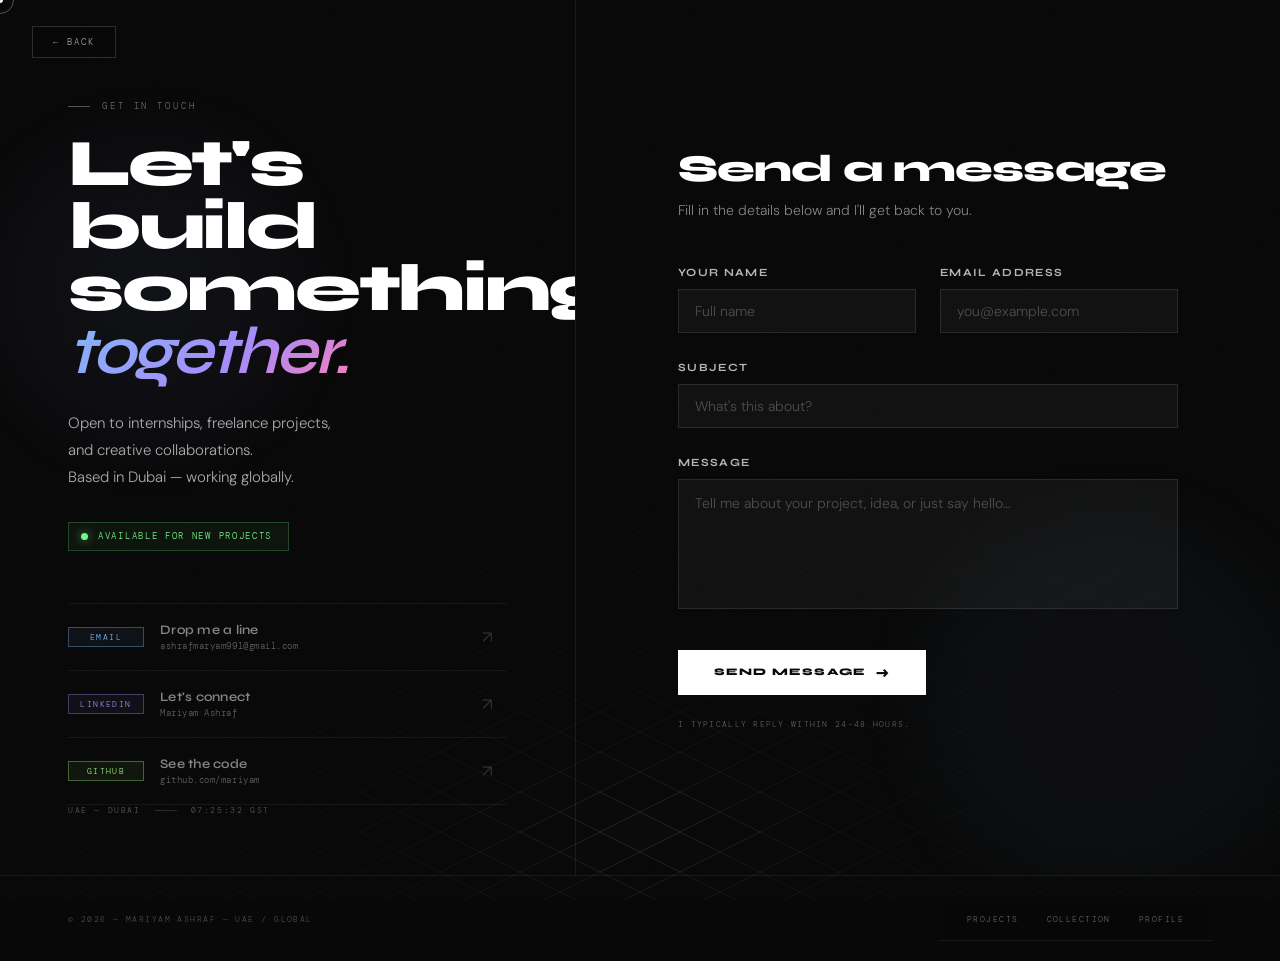
==== connect.html @ 62bfb0ad "Add files via upload" ====
<!DOCTYPE html>
<html lang="en">
<head>
<meta charset="UTF-8">
<meta name="viewport" content="width=device-width, initial-scale=1.0">
<title>Connect — Mariyam Ashraf</title>
<link rel="preconnect" href="https://fonts.googleapis.com">
<link href="https://fonts.googleapis.com/css2?family=Syne:wght@400;600;700;800&family=DM+Sans:ital,wght@0,300;0,400;0,500;1,300&family=DM+Mono:wght@300;400&display=swap" rel="stylesheet">
<link rel="stylesheet" href="index.css">
<link rel="stylesheet" href="connect.css">
</head>
<body>

<canvas id="bg-grid"></canvas>
<div id="cur"></div>
<div id="cur-r"></div>
<div class="grain"></div>

<a href="index.html" class="back-btn">← Back</a>

<div class="page">
<main class="connect-wrap">

  <!-- ════ LEFT ════ -->
  <aside class="c-left">

    <div class="c-left-content">

      <p class="c-eyebrow">Get In Touch</p>

      <h1 class="c-heading">
        Let's build<br>
        something<br>
        <em>together.</em>
      </h1>

      <p class="c-body">
        Open to internships, freelance projects,<br>
        and creative collaborations.<br>
        Based in Dubai — working globally.
      </p>

      <div class="c-avail">
        <span class="c-dot"></span>
        <span class="c-avail-text">Available for new projects</span>
      </div>

      <div class="c-links">

        <a href="mailto:ashrafmaryam991@gmail.com" class="c-link c-link--email">
          <div class="c-link-tag">Email</div>
          <div class="c-link-info">
            <span class="c-link-title">Drop me a line</span>
            <span class="c-link-val">ashrafmaryam991@gmail.com</span>
          </div>
          <span class="c-link-arrow">↗</span>
        </a>

        <a href="https://linkedin.com/in/" target="_blank" class="c-link c-link--linkedin">
          <div class="c-link-tag">LinkedIn</div>
          <div class="c-link-info">
            <span class="c-link-title">Let's connect</span>
            <span class="c-link-val">Mariyam Ashraf</span>
          </div>
          <span class="c-link-arrow">↗</span>
        </a>

        <a href="https://github.com/" target="_blank" class="c-link c-link--github">
          <div class="c-link-tag">GitHub</div>
          <div class="c-link-info">
            <span class="c-link-title">See the code</span>
            <span class="c-link-val">github.com/mariyam</span>
          </div>
          <span class="c-link-arrow">↗</span>
        </a>

      </div>

    </div>

    <div class="c-left-foot">
      <span class="c-foot-item">UAE — Dubai</span>
      <span class="c-foot-sep"></span>
      <span class="c-foot-item" id="clock"></span>
    </div>

  </aside>

  <!-- ════ RIGHT ════ -->
  <section class="c-right">

    <div class="c-form-wrap" id="formWrap">

      <div class="c-form-top">
        <h2 class="c-form-heading">Send a message</h2>
        <p class="c-form-sub">Fill in the details below and I'll get back to you.</p>
      </div>

      <form id="cForm" novalidate>

        <div class="c-row c-row--2">
          <div class="c-field" id="cf-name">
            <label class="c-label" for="f-name">Your Name</label>
            <input id="f-name" type="text" class="c-input" placeholder="Full name" autocomplete="off" required>
            <span class="c-bar"></span>
            <span class="c-err">Please enter your name</span>
          </div>
          <div class="c-field" id="cf-email">
            <label class="c-label" for="f-email">Email Address</label>
            <input id="f-email" type="email" class="c-input" placeholder="you@example.com" autocomplete="off" required>
            <span class="c-bar"></span>
            <span class="c-err">Enter a valid email</span>
          </div>
        </div>

        <div class="c-field" id="cf-subject">
          <label class="c-label" for="f-subject">Subject</label>
          <input id="f-subject" type="text" class="c-input" placeholder="What's this about?" autocomplete="off">
          <span class="c-bar"></span>
        </div>

        <div class="c-field c-field--tall" id="cf-msg">
          <label class="c-label" for="f-msg">Message</label>
          <textarea id="f-msg" class="c-input c-textarea" placeholder="Tell me about your project, idea, or just say hello…" required></textarea>
          <span class="c-bar"></span>
          <span class="c-err">Please write a message</span>
        </div>

        <div class="c-actions">
          <button type="submit" class="c-btn" id="cSubmit">
            <span class="c-btn-text">Send Message</span>
            <span class="c-btn-icon">→</span>
            <span class="c-btn-loader"></span>
          </button>
          <p class="c-note">I typically reply within 24–48 hours.</p>
        </div>

      </form>
    </div>

    <!-- success -->
    <div class="c-success" id="cSuccess">
      <div class="c-success-icon">✓</div>
      <h3 class="c-success-h">Message sent.</h3>
      <p class="c-success-p">Thanks for reaching out — I'll be in touch soon.</p>
      <button class="c-success-reset" id="cAgain">Send another →</button>
    </div>

  </section>

</main>

<footer class="c-footer">
  <span>© 2026 — Mariyam Ashraf — UAE / Global</span>
  <nav>
    <a href="projects.html">Projects</a>
    <a href="collection.html">Collection</a>
    <a href="profile.html">Profile</a>
  </nav>
</footer>

</div>
<script src="connect.js"></script>
</body>
</html>
---- index.css ----
/* ─── RESET & BASE ──────────────────────────────── */
*, *::before, *::after { box-sizing: border-box; margin: 0; padding: 0; }

:root {
  --bg:       #080808;
  --fg:       #ffffff;
  --fg-dim:   rgba(255,255,255,0.42);
  --fg-muted: rgba(255,255,255,0.22);
  --gap:      2px;
  --nav-h:    100px;

  --t-xs:   9px;  --t-sm:   11px; --t-base: 13px; --t-md:   15px;
  --t-lg:   18px; --t-xl:   26px; --t-2xl:  42px; --t-3xl:  72px;

  --ls-tight:  0.01em; --ls-normal: 0.06em;
  --ls-wide:   0.14em; --ls-xwide:  0.22em;

  --lh-tight:  1.1; --lh-snug: 1.35; --lh-normal: 1.6; --lh-loose: 1.85;
}

html { scroll-behavior: smooth; }

body {
  background: var(--bg);
  color: var(--fg);
  font-family: 'DM Sans', sans-serif;
  font-weight: 300;
  overflow-x: hidden;
  cursor: none;
}

/* ─── ISO BACKGROUND ─────────────────────────────── */
#bg-grid {
  position: fixed;
  inset: 0;
  z-index: 0;
  pointer-events: none;
  opacity: 0.75;
}

/* ─── CUSTOM CURSOR ─────────────────────────────── */
#cur {
  position: fixed;
  width: 6px; height: 6px;
  background: #fff;
  border-radius: 50%;
  pointer-events: none;
  z-index: 9999;
  transform: translate(-50%,-50%);
  mix-blend-mode: difference;
  transition: width .15s ease, height .15s ease;
}
#cur-r {
  position: fixed;
  width: 28px; height: 28px;
  border: 1px solid rgba(255,255,255,.3);
  border-radius: 50%;
  pointer-events: none;
  z-index: 9998;
  transform: translate(-50%,-50%);
  transition: width .28s ease, height .28s ease;
}
.cur-lg #cur  { width: 14px; height: 14px; }
.cur-lg #cur-r { width: 50px; height: 50px; }

/* ─── STICKY NAV ────────────────────────────────── */
nav {
  position: sticky;
  top: 0; left: 0; right: 0;
  z-index: 500;
  display: grid;
  grid-template-columns: auto auto auto auto 1fr;
  align-items: start;
  padding: 18px 28px 16px;
  border-bottom: 1px solid rgba(255,255,255,.07);
  backdrop-filter: blur(16px) saturate(1.4);
  background: rgba(8,8,8,.78);
  animation: fadeUp .6s ease both;
}

.nav-loc { display: flex; flex-direction: column; gap: 2px; }
.nav-loc-label {
  font-family: 'DM Mono', monospace;
  font-size: var(--t-xs);
  letter-spacing: var(--ls-xwide);
  text-transform: uppercase;
  color: var(--fg-muted);
  line-height: 1.4;
}
.nav-loc-city {
  font-family: 'Syne', sans-serif;
  font-size: var(--t-sm);
  font-weight: 600;
  letter-spacing: var(--ls-normal);
  color: #fff;
  line-height: 1.3;
  text-transform: uppercase;
}
.nav-loc-time {
  font-family: 'DM Mono', monospace;
  font-size: var(--t-xs);
  letter-spacing: 0.08em;
  color: rgba(255,255,255,.45);
  line-height: 1.4;
  margin-top: 2px;
}

.nav-expertise { text-align: center; padding: 0 40px; }
.nav-col-label {
  font-family: 'DM Mono', monospace;
  font-size: var(--t-xs);
  letter-spacing: var(--ls-xwide);
  text-transform: uppercase;
  color: var(--fg-muted);
  display: block;
  margin-bottom: 6px;
  line-height: 1;
}
.nav-expertise span {
  display: block;
  font-family: 'DM Sans', sans-serif;
  font-size: 10px;
  font-weight: 400;
  letter-spacing: 0.1em;
  text-transform: uppercase;
  color: #fff;
  line-height: 1.9;
}

.nav-links { list-style: none; text-align: center; padding: 0 40px; }
.nav-links li { line-height: 1; }
.nav-links a {
  font-family: 'Syne', sans-serif;
  font-size: 11px;
  font-weight: 400;
  letter-spacing: var(--ls-normal);
  text-transform: uppercase;
  text-decoration: none;
  color: #fff;
  display: block;
  line-height: 1.9;
  position: relative;
  transition: opacity .22s ease;
  cursor: none;
}
.nav-links a::after {
  content: '';
  position: absolute;
  bottom: 1px; left: 0;
  width: 0; height: 1px;
  background: #fff;
  transition: width .3s cubic-bezier(.4,0,.2,1);
}
.nav-links a:hover { opacity: .5; }
.nav-links a:hover::after { width: 100%; }
.nav-links a.active { opacity: 1; }
.nav-links a.active::after { width: 100%; }

.nav-bio { padding: 0 0 0 40px; max-width: 290px; }
.nav-bio p {
  font-family: 'DM Sans', sans-serif;
  font-size: 10px;
  font-weight: 300;
  letter-spacing: 0.04em;
  line-height: 1.8;
  color: rgba(255,255,255,.48);
  text-transform: uppercase;
}

.nav-right { display: flex; flex-direction: column; align-items: flex-end; }
.nav-cta {
  font-family: 'DM Mono', monospace;
  font-size: var(--t-xs);
  letter-spacing: var(--ls-wide);
  text-transform: uppercase;
  color: #fff;
  text-decoration: none;
  border: 1px solid rgba(255,255,255,.28);
  padding: 8px 14px;
  transition: background .22s ease, color .22s ease, border-color .22s ease;
  white-space: nowrap;
  cursor: none;
}
.nav-cta:hover { background: #fff; color: #080808; border-color: #fff; }

/* ─── PAGE WRAPPER ──────────────────────────────── */
.page {
  padding-top: var(--nav-h);
  position: relative;
  z-index: 1;
}

/* ─── HERO SECTION ──────────────────────────────── */
.section-hero {
  position: relative;
  min-height: calc(100vh - var(--nav-h));
  display: grid;
  grid-template-columns: 1.15fr 1.35fr 1fr 1.1fr;
  grid-template-rows: 50vh 50vh;
  gap: var(--gap);
  animation: fadeUp .8s ease .1s both;
}

/* Overlay that carries the big headline text */
.hero-overlay {
  position: absolute;
  inset: 0;
  z-index: 10;
  pointer-events: none;
  display: flex;
  flex-direction: column;
  justify-content: center;
  align-items: flex-start;
  padding: 60px 72px;
}

.hero-kicker {
  font-family: 'DM Mono', monospace;
  font-size: var(--t-xs);
  letter-spacing: var(--ls-xwide);
  text-transform: uppercase;
  color: rgba(255,255,255,.38);
  margin-bottom: 24px;
  animation: fadeUp .7s ease .3s both;
}

.hero-heading {
  font-family: 'Syne', sans-serif;
  font-size: clamp(52px, 7.5vw, 116px);
  font-weight: 800;
  line-height: 0.95;
  letter-spacing: -0.03em;
  color: #fff;
  margin-bottom: 28px;
  animation: fadeUp .7s ease .45s both;
}

.hero-heading em {
  font-style: italic;
  font-weight: 600;
  color: rgba(255,255,255,.35);
}

.hero-sub {
  font-family: 'DM Sans', sans-serif;
  font-size: 14px;
  font-weight: 300;
  line-height: 1.7;
  color: rgba(255,255,255,.5);
  max-width: 360px;
  letter-spacing: 0.01em;
  margin-bottom: 40px;
  animation: fadeUp .7s ease .6s both;
}

.hero-actions {
  display: flex;
  gap: 14px;
  align-items: center;
  pointer-events: all;
  animation: fadeUp .7s ease .75s both;
}

.hero-cta {
  font-family: 'Syne', sans-serif;
  font-size: 10px;
  font-weight: 700;
  letter-spacing: 0.12em;
  text-transform: uppercase;
  text-decoration: none;
  color: #080808;
  background: #fff;
  padding: 12px 28px;
  transition: background .22s, color .22s;
  cursor: none;
}
.hero-cta:hover { background: rgba(255,255,255,.85); }

.hero-link {
  font-family: 'DM Mono', monospace;
  font-size: 9px;
  letter-spacing: 0.16em;
  text-transform: uppercase;
  text-decoration: none;
  color: rgba(255,255,255,.45);
  border-bottom: 1px solid rgba(255,255,255,.2);
  padding-bottom: 2px;
  transition: color .22s, border-color .22s;
  cursor: none;
}
.hero-link:hover { color: #fff; border-color: #fff; }

/* Bottom-right corner info block inside hero */
.hero-meta {
  position: absolute;
  bottom: 32px;
  right: 36px;
  z-index: 10;
  text-align: right;
  pointer-events: none;
  animation: fadeUp .7s ease .9s both;
}
.hero-meta-name {
  font-family: 'Syne', sans-serif;
  font-size: 11px;
  font-weight: 700;
  letter-spacing: 0.14em;
  text-transform: uppercase;
  color: rgba(255,255,255,.55);
  margin-bottom: 4px;
}
.hero-meta-role {
  font-family: 'DM Mono', monospace;
  font-size: 9px;
  letter-spacing: 0.16em;
  text-transform: uppercase;
  color: rgba(255,255,255,.25);
}

/* Scroll indicator */
.hero-scroll {
  position: absolute;
  bottom: 36px;
  left: 50%;
  transform: translateX(-50%);
  z-index: 10;
  display: flex;
  flex-direction: column;
  align-items: center;
  gap: 8px;
  pointer-events: none;
  animation: fadeUp .7s ease 1.1s both;
}
.hero-scroll-label {
  font-family: 'DM Mono', monospace;
  font-size: 8px;
  letter-spacing: 0.22em;
  text-transform: uppercase;
  color: rgba(255,255,255,.2);
  writing-mode: vertical-rl;
  text-orientation: mixed;
}
.hero-scroll-line {
  width: 1px;
  height: 40px;
  background: linear-gradient(to bottom, rgba(255,255,255,.25), rgba(255,255,255,0));
  animation: scrollPulse 2s ease-in-out infinite;
}
@keyframes scrollPulse {
  0%, 100% { opacity: .3; transform: scaleY(1); }
  50% { opacity: 1; transform: scaleY(1.2); }
}

.h-t1 { grid-column:1;   grid-row:1; }
.h-t2 { grid-column:2;   grid-row:1; }
.h-t3 { grid-column:3/5; grid-row:1; }
.h-t4 { grid-column:1/3; grid-row:2; }
.h-t5 { grid-column:3;   grid-row:2; }
.h-t6 { grid-column:4;   grid-row:2; }

/* ─── SECTION: STATEMENT ────────────────────────── */
.section-statement {
  display: grid;
  grid-template-columns: 1fr 1fr;
  min-height: 60vh;
  border-top: 1px solid rgba(255,255,255,.07);
}
.statement-left {
  padding: 80px 64px;
  border-right: 1px solid rgba(255,255,255,.07);
  display: flex;
  flex-direction: column;
  justify-content: center;
}
.statement-eyebrow {
  font-family: 'DM Mono', monospace;
  font-size: var(--t-xs);
  letter-spacing: var(--ls-xwide);
  text-transform: uppercase;
  color: var(--fg-muted);
  margin-bottom: 28px;
}
.statement-heading {
  font-family: 'Syne', sans-serif;
  font-size: var(--t-3xl);
  font-weight: 800;
  line-height: var(--lh-tight);
  letter-spacing: -0.02em;
  color: var(--fg);
  margin-bottom: 32px;
}
.statement-heading em {
  font-style: italic;
  font-weight: 600;
  color: var(--fg-dim);
}
.statement-body {
  font-size: var(--t-md);
  font-weight: 300;
  line-height: var(--lh-normal);
  color: var(--fg-dim);
  max-width: 420px;
  letter-spacing: var(--ls-tight);
}
.statement-right {
  padding: 80px 64px;
  display: flex;
  flex-direction: column;
  justify-content: space-between;
}
.statement-disciplines { display: flex; flex-direction: column; gap: 0; }
.discipline-row {
  display: flex;
  align-items: baseline;
  justify-content: space-between;
  padding: 20px 0;
  border-bottom: 1px solid rgba(255,255,255,.07);
  transition: background .22s;
}
.discipline-row:first-child { border-top: 1px solid rgba(255,255,255,.07); }
.discipline-row:hover { background: rgba(255,255,255,.02); }
.discipline-name {
  font-family: 'Syne', sans-serif;
  font-size: var(--t-lg);
  font-weight: 400;
  letter-spacing: var(--ls-tight);
  color: var(--fg);
}
.discipline-num {
  font-family: 'DM Mono', monospace;
  font-size: var(--t-xs);
  letter-spacing: var(--ls-wide);
  color: var(--fg-muted);
}
.statement-footer {
  font-family: 'DM Mono', monospace;
  font-size: var(--t-xs);
  letter-spacing: var(--ls-wide);
  text-transform: uppercase;
  color: var(--fg-muted);
  line-height: var(--lh-loose);
}

/* ─── SECTION: SECOND GRID ──────────────────────── */
.section-grid2 {
  display: grid;
  grid-template-columns: 0.9fr 1.3fr 1fr 0.8fr;
  grid-template-rows: 55vh;
  gap: var(--gap);
  border-top: 1px solid rgba(255,255,255,.07);
}

/* ─── SECTION: MARQUEE ──────────────────────────── */
.section-marquee {
  overflow: hidden;
  padding: 20px 0;
  background: #080808;
  border-top: 1px solid rgba(255,255,255,.07);
  border-bottom: 1px solid rgba(255,255,255,.07);
}
.marquee-track {
  display: flex;
  gap: 80px;
  white-space: nowrap;
  animation: marquee 28s linear infinite;
}
.marquee-item {
  font-family: 'Syne', sans-serif;
  font-size: var(--t-xl);
  font-weight: 700;
  letter-spacing: var(--ls-wide);
  text-transform: uppercase;
  color: var(--fg-muted);
  flex-shrink: 0;
}
.marquee-item span {
  display: inline-block;
  width: 6px; height: 6px;
  background: var(--fg-muted);
  border-radius: 50%;
  margin: 0 40px;
  vertical-align: middle;
  position: relative;
  top: -2px;
}
@keyframes marquee {
  from { transform: translateX(0); }
  to   { transform: translateX(-50%); }
}

/* ─── SECTION: THIRD GRID ───────────────────────── */
.section-grid3 {
  display: grid;
  grid-template-columns: 1fr 1fr 1fr;
  grid-template-rows: 60vh;
  gap: var(--gap);
}

/* ─── SECTION: FOOTER CALLOUT ───────────────────── */
.section-footer {
  min-height: 40vh;
  display: flex;
  flex-direction: column;
  align-items: center;
  justify-content: center;
  text-align: center;
  padding: 100px 40px;
  border-top: 1px solid rgba(255,255,255,.07);
  gap: 32px;
}
.footer-kicker {
  font-family: 'DM Mono', monospace;
  font-size: var(--t-xs);
  letter-spacing: var(--ls-xwide);
  text-transform: uppercase;
  color: var(--fg-muted);
}
.footer-heading {
  font-family: 'Syne', sans-serif;
  font-size: var(--t-2xl);
  font-weight: 800;
  letter-spacing: -0.01em;
  line-height: var(--lh-tight);
  color: var(--fg);
  max-width: 640px;
}
.footer-sub {
  font-size: var(--t-base);
  font-weight: 300;
  color: var(--fg-dim);
  letter-spacing: var(--ls-tight);
  line-height: var(--lh-normal);
  max-width: 380px;
}
.footer-btn {
  display: inline-block;
  font-family: 'Syne', sans-serif;
  font-size: var(--t-base);
  font-weight: 600;
  letter-spacing: var(--ls-normal);
  text-transform: uppercase;
  text-decoration: none;
  color: #080808;
  background: #fff;
  padding: 14px 36px;
  transition: background .22s ease, color .22s ease;
  cursor: none;
}
.footer-btn:hover {
  background: transparent;
  color: #fff;
  outline: 1px solid rgba(255,255,255,.4);
}
.footer-meta {
  font-family: 'DM Mono', monospace;
  font-size: var(--t-xs);
  letter-spacing: var(--ls-wide);
  color: var(--fg-muted);
  padding-top: 60px;
  border-top: 1px solid rgba(255,255,255,.07);
  width: 100%;
  text-align: center;
  text-transform: uppercase;
}

/* ─── TILES ─────────────────────────────────────── */
.tile {
  position: relative;
  overflow: hidden;
  background: #111;
}
.tile canvas {
  position: absolute;
  inset: 0;
  width: 100%; height: 100%;
  display: block;
}
.tile-bg {
  position: absolute;
  inset: 0;
  transition: transform .9s cubic-bezier(.16,1,.3,1);
  will-change: transform;
}
.tile:hover .tile-bg { transform: scale(1.04); }
.sweep {
  position: absolute;
  inset: 0;
  z-index: 3;
  overflow: hidden;
  pointer-events: none;
}
.sweep::before {
  content: '';
  position: absolute;
  top: 0; left: -110%;
  width: 55%; height: 100%;
  background: linear-gradient(108deg, transparent, rgba(255,255,255,.05), transparent);
  transform: skewX(-14deg);
  transition: left .75s cubic-bezier(.4,0,.2,1);
}
.tile:hover .sweep::before { left: 165%; }
.idx {
  position: absolute;
  bottom: 14px; right: 16px;
  font-family: 'DM Mono', monospace;
  font-size: var(--t-xs);
  letter-spacing: var(--ls-xwide);
  color: rgba(255,255,255,.18);
  z-index: 5;
  transition: color .3s ease;
}
.tile:hover .idx { color: rgba(255,255,255,.5); }

/* ─── KEYFRAMES ─────────────────────────────────── */
@keyframes fadeUp {
  from { opacity: 0; transform: translateY(20px); }
  to   { opacity: 1; transform: translateY(0); }
}
---- connect.css ----
/* ══════════════════════════════════════════
   CONNECT.CSS — Mariyam Ashraf
   Rich colour, strong typography, no numbers
══════════════════════════════════════════ */

/* ─── COLOUR ACCENTS ─────────────────── */
:root {
  --accent-email:    #7eb8f7;   /* blue  */
  --accent-linkedin: #a78bfa;   /* violet */
  --accent-github:   #9ef77e;   /* green  */
  --accent-avail:    #72f587;
}

/* ─── GRAIN ──────────────────────────── */
.grain {
  position: fixed; inset: 0; z-index: 9000; pointer-events: none;
  opacity: 0.032;
  background-image: url("data:image/svg+xml,%3Csvg viewBox='0 0 256 256' xmlns='http://www.w3.org/2000/svg'%3E%3Cfilter id='noise'%3E%3CfeTurbulence type='fractalNoise' baseFrequency='0.9' numOctaves='4' stitchTiles='stitch'/%3E%3C/filter%3E%3Crect width='100%25' height='100%25' filter='url(%23noise)'/%3E%3C/svg%3E");
  background-repeat: repeat; background-size: 180px;
  mix-blend-mode: overlay;
}

/* ─── BACK BUTTON ────────────────────── */
.back-btn {
  position: fixed; top: 26px; left: 32px; z-index: 8000;
  font-family: 'DM Mono', monospace; font-size: 9px;
  letter-spacing: 0.22em; text-transform: uppercase;
  color: rgba(255,255,255,.6); text-decoration: none;
  padding: 9px 20px;
  border: 1px solid rgba(255,255,255,.15);
  background: rgba(8,8,8,.82); backdrop-filter: blur(20px);
  transition: color .22s, border-color .22s, background .22s;
  cursor: none;
}
.back-btn:hover {
  color: #fff;
  border-color: rgba(255,255,255,.4);
  background: rgba(255,255,255,.05);
}

/* ─── PAGE ───────────────────────────── */
.page { padding-top: 0; min-height: 100vh; display: flex; flex-direction: column; }

/* ══════════════════════════════════════
   SPLIT GRID
══════════════════════════════════════ */
.connect-wrap {
  flex: 1;
  display: grid;
  grid-template-columns: 45fr 55fr;
  min-height: calc(100vh - 58px);
  animation: fadeUp .65s cubic-bezier(.16,1,.3,1) .05s both;
}

/* ══════════════════════════════════════
   LEFT PANEL
══════════════════════════════════════ */
.c-left {
  padding: 100px 68px 60px;
  border-right: 1px solid rgba(255,255,255,.07);
  display: flex; flex-direction: column;
  justify-content: space-between;
  position: relative; overflow: hidden;
}

/* ambient glow behind the heading */
.c-left::before {
  content: '';
  position: absolute; top: 80px; left: -60px;
  width: 420px; height: 420px; border-radius: 50%;
  background: radial-gradient(circle,
    rgba(126,184,247,.06) 0%,
    rgba(167,139,250,.04) 40%,
    transparent 70%);
  pointer-events: none;
}

.c-left-content { position: relative; z-index: 1; }

/* eyebrow */
.c-eyebrow {
  font-family: 'DM Mono', monospace;
  font-size: 9px; letter-spacing: 0.32em; text-transform: uppercase;
  color: rgba(255,255,255,.38);
  margin-bottom: 20px;
  display: flex; align-items: center; gap: 12px;
  animation: fadeUp .5s cubic-bezier(.16,1,.3,1) .1s both;
}
.c-eyebrow::before {
  content: '';
  display: inline-block; width: 22px; height: 1px;
  background: rgba(255,255,255,.3);
}

/* BIG heading */
.c-heading {
  font-family: 'Syne', sans-serif;
  font-size: clamp(46px, 5.2vw, 76px);
  font-weight: 800; line-height: 0.94;
  letter-spacing: -0.035em;
  color: #fff;
  margin-bottom: 28px;
  animation: fadeUp .5s cubic-bezier(.16,1,.3,1) .18s both;
}
.c-heading em {
  font-style: italic; font-weight: 600;
  /* gradient text on the italic word */
  background: linear-gradient(135deg, #7eb8f7 0%, #a78bfa 60%, #f77eb8 100%);
  -webkit-background-clip: text;
  -webkit-text-fill-color: transparent;
  background-clip: text;
}

/* body copy */
.c-body {
  font-family: 'DM Sans', sans-serif;
  font-size: 15px; font-weight: 300;
  line-height: 1.78; color: rgba(255,255,255,.65);
  margin-bottom: 32px;
  animation: fadeUp .5s cubic-bezier(.16,1,.3,1) .26s both;
}

/* availability badge */
.c-avail {
  display: inline-flex; align-items: center; gap: 10px;
  padding: 8px 16px 8px 12px;
  border: 1px solid rgba(114,245,135,.22);
  background: rgba(114,245,135,.05);
  margin-bottom: 52px;
  animation: fadeUp .5s cubic-bezier(.16,1,.3,1) .32s both;
}
.c-dot {
  width: 7px; height: 7px; border-radius: 50%;
  background: var(--accent-avail);
  box-shadow: 0 0 10px rgba(114,245,135,.6);
  flex-shrink: 0;
  animation: blink 2.4s ease-in-out infinite;
}
@keyframes blink {
  0%, 100% { opacity: 1; box-shadow: 0 0 10px rgba(114,245,135,.6); }
  50%       { opacity: .5; box-shadow: 0 0 4px rgba(114,245,135,.2); }
}
.c-avail-text {
  font-family: 'DM Mono', monospace; font-size: 8.5px;
  letter-spacing: 0.2em; text-transform: uppercase;
  color: var(--accent-avail);
}

/* ─── CONTACT LINK ROWS ─────────────── */
.c-links {
  display: flex; flex-direction: column; gap: 0;
  animation: fadeUp .5s cubic-bezier(.16,1,.3,1) .38s both;
}

.c-link {
  display: flex; align-items: center; gap: 16px;
  padding: 18px 14px 18px 0;
  border-bottom: 1px solid rgba(255,255,255,.06);
  text-decoration: none; cursor: none;
  position: relative; overflow: hidden;
  transition: padding-left .3s cubic-bezier(.16,1,.3,1);
}
.c-link:first-child { border-top: 1px solid rgba(255,255,255,.06); }
.c-link:hover { padding-left: 10px; }

/* coloured tag pill */
.c-link-tag {
  font-family: 'DM Mono', monospace; font-size: 8px;
  letter-spacing: 0.18em; text-transform: uppercase;
  padding: 4px 10px;
  border: 1px solid; border-radius: 0;
  flex-shrink: 0; width: 76px; text-align: center;
  transition: background .22s;
}
.c-link--email .c-link-tag {
  color: var(--accent-email);
  border-color: rgba(126,184,247,.35);
  background: rgba(126,184,247,.06);
}
.c-link--linkedin .c-link-tag {
  color: var(--accent-linkedin);
  border-color: rgba(167,139,250,.35);
  background: rgba(167,139,250,.06);
}
.c-link--github .c-link-tag {
  color: var(--accent-github);
  border-color: rgba(158,247,126,.35);
  background: rgba(158,247,126,.06);
}
.c-link--email:hover .c-link-tag   { background: rgba(126,184,247,.14); }
.c-link--linkedin:hover .c-link-tag { background: rgba(167,139,250,.14); }
.c-link--github:hover .c-link-tag   { background: rgba(158,247,126,.14); }

/* link info block */
.c-link-info {
  flex: 1; display: flex; flex-direction: column; gap: 2px;
}
.c-link-title {
  font-family: 'Syne', sans-serif; font-size: 13px;
  font-weight: 600; letter-spacing: 0.02em;
  color: rgba(255,255,255,.5);
  transition: color .22s;
}
.c-link:hover .c-link-title { color: #fff; }
.c-link-val {
  font-family: 'DM Mono', monospace; font-size: 9px;
  letter-spacing: 0.06em; color: rgba(255,255,255,.35);
  transition: color .22s;
}
.c-link:hover .c-link-val { color: rgba(255,255,255,.6); }

/* arrow */
.c-link-arrow {
  font-size: 17px; color: rgba(255,255,255,.18);
  transition: color .22s, transform .22s;
}
.c-link:hover .c-link-arrow {
  color: rgba(255,255,255,.7);
  transform: translate(3px,-3px);
}

/* left footer row */
.c-left-foot {
  display: flex; align-items: center; gap: 14px;
  animation: fadeUp .5s cubic-bezier(.16,1,.3,1) .44s both;
  position: relative; z-index: 1;
}
.c-foot-item {
  font-family: 'DM Mono', monospace; font-size: 8px;
  letter-spacing: 0.2em; text-transform: uppercase;
  color: rgba(255,255,255,.32);
}
.c-foot-sep {
  display: block; width: 22px; height: 1px;
  background: rgba(255,255,255,.14);
}

/* ══════════════════════════════════════
   RIGHT PANEL — FORM
══════════════════════════════════════ */
.c-right {
  display: flex; align-items: center; justify-content: center;
  padding: 80px 72px;
  position: relative; overflow: hidden;
}

/* faint gradient accent behind form */
.c-right::before {
  content: '';
  position: absolute; bottom: -80px; right: -80px;
  width: 500px; height: 500px; border-radius: 50%;
  background: radial-gradient(circle,
    rgba(167,139,250,.04) 0%,
    rgba(126,184,247,.03) 40%,
    transparent 70%);
  pointer-events: none;
}

/* form card */
.c-form-wrap {
  width: 100%; max-width: 500px;
  position: relative; z-index: 1;
  animation: fadeUp .65s cubic-bezier(.16,1,.3,1) .12s both;
}

/* form title block */
.c-form-top { margin-bottom: 44px; }

.c-form-heading {
  font-family: 'Syne', sans-serif;
  font-size: clamp(26px, 3vw, 38px);
  font-weight: 800; letter-spacing: -0.025em;
  color: #fff; margin-bottom: 8px;
}
.c-form-sub {
  font-family: 'DM Sans', sans-serif; font-size: 14px;
  font-weight: 300; color: rgba(255,255,255,.5);
  line-height: 1.6;
}

/* two-column row */
.c-row--2 {
  display: grid; grid-template-columns: 1fr 1fr; gap: 24px;
}

/* ─── FIELDS ──────────────────────── */
.c-field {
  position: relative; margin-bottom: 28px;
}
.c-field--tall { margin-bottom: 36px; }

/* label — coloured, uppercase, Syne */
.c-label {
  display: block;
  font-family: 'Syne', sans-serif; font-size: 11px;
  font-weight: 700; letter-spacing: 0.12em; text-transform: uppercase;
  color: rgba(255,255,255,.7);
  margin-bottom: 10px; cursor: none;
  transition: color .22s;
}
.c-field:focus-within .c-label { color: #fff; }

/* inputs */
.c-input {
  width: 100%; background: rgba(255,255,255,.04);
  border: 1px solid rgba(255,255,255,.1);
  outline: none;
  font-family: 'DM Sans', sans-serif; font-size: 14px;
  font-weight: 300; color: #fff;
  padding: 12px 16px;
  caret-color: #fff;
  transition: border-color .25s, background .25s;
}
.c-input::placeholder { color: rgba(255,255,255,.25); }
.c-input:focus {
  border-color: rgba(255,255,255,.35);
  background: rgba(255,255,255,.06);
}
.c-textarea { resize: none; min-height: 130px; line-height: 1.7; }

/* coloured focus accent bottom bar */
.c-bar {
  display: block; position: absolute;
  bottom: 0; left: 0; width: 0; height: 2px;
  background: linear-gradient(90deg, #7eb8f7, #a78bfa);
  transition: width .4s cubic-bezier(.16,1,.3,1);
  pointer-events: none;
}
.c-field:focus-within .c-bar { width: 100%; }

/* error */
.c-err {
  display: none; font-family: 'DM Mono', monospace; font-size: 8px;
  letter-spacing: 0.16em; text-transform: uppercase;
  color: rgba(255,100,100,.9);
  margin-top: 6px;
}
.c-field.err .c-err { display: block; }
.c-field.err .c-input {
  border-color: rgba(255,100,100,.4);
  background: rgba(255,100,100,.04);
}

/* ─── ACTIONS ─────────────────────── */
.c-actions {
  display: flex; align-items: center; gap: 24px;
  flex-wrap: wrap; margin-top: 8px;
}

.c-btn {
  position: relative; overflow: hidden;
  font-family: 'Syne', sans-serif; font-size: 10px;
  font-weight: 800; letter-spacing: 0.14em; text-transform: uppercase;
  color: #080808; background: #fff; border: none;
  padding: 14px 36px; cursor: none;
  display: flex; align-items: center; gap: 10px;
  transition: background .22s, transform .22s;
  flex-shrink: 0;
}
.c-btn:hover { background: rgba(255,255,255,.88); transform: translateY(-2px); }
.c-btn:active { transform: translateY(0); }

.c-btn-icon { font-size: 14px; transition: transform .22s; }
.c-btn:hover .c-btn-icon { transform: translateX(4px); }

.c-btn-loader {
  display: none; width: 12px; height: 12px;
  border: 1.5px solid rgba(8,8,8,.3); border-top-color: #080808;
  border-radius: 50%; animation: spin .6s linear infinite;
  position: absolute;
}
.c-btn.loading .c-btn-text,
.c-btn.loading .c-btn-icon  { opacity: 0; }
.c-btn.loading .c-btn-loader { display: block; }
@keyframes spin { to { transform: rotate(360deg); } }

.c-note {
  font-family: 'DM Mono', monospace; font-size: 8px;
  letter-spacing: 0.16em; text-transform: uppercase;
  color: rgba(255,255,255,.35);
}

/* ─── SUCCESS ─────────────────────── */
.c-success {
  display: none; flex-direction: column;
  align-items: flex-start; gap: 20px;
  width: 100%; max-width: 500px;
  position: relative; z-index: 1;
}
.c-success.on {
  display: flex;
  animation: fadeUp .45s cubic-bezier(.16,1,.3,1) both;
}

.c-success-icon {
  width: 58px; height: 58px;
  border: 1px solid rgba(114,245,135,.3);
  background: rgba(114,245,135,.06);
  display: flex; align-items: center; justify-content: center;
  font-size: 22px; color: var(--accent-avail);
}
.c-success-h {
  font-family: 'Syne', sans-serif;
  font-size: clamp(34px, 4vw, 52px);
  font-weight: 800; letter-spacing: -0.03em;
  line-height: 1; color: #fff;
}
.c-success-p {
  font-family: 'DM Sans', sans-serif; font-size: 15px;
  font-weight: 300; color: rgba(255,255,255,.6);
  line-height: 1.7;
}
.c-success-reset {
  font-family: 'DM Mono', monospace; font-size: 9px;
  letter-spacing: 0.2em; text-transform: uppercase;
  color: rgba(255,255,255,.55); background: none; border: none;
  border-bottom: 1px solid rgba(255,255,255,.18);
  padding-bottom: 3px; cursor: none;
  transition: color .22s, border-color .22s;
}
.c-success-reset:hover { color: #fff; border-color: rgba(255,255,255,.5); }

/* ══════════════════════════════════════
   FOOTER
══════════════════════════════════════ */
.c-footer {
  display: flex; align-items: center; justify-content: space-between;
  padding: 20px 68px;
  border-top: 1px solid rgba(255,255,255,.07);
  font-family: 'DM Mono', monospace; font-size: 8px;
  letter-spacing: 0.18em; text-transform: uppercase;
  color: rgba(255,255,255,.28);
}
.c-footer nav { display: flex; gap: 28px; }
.c-footer nav a {
  color: rgba(255,255,255,.38); text-decoration: none;
  cursor: none; transition: color .22s;
}
.c-footer nav a:hover { color: rgba(255,255,255,.85); }

/* ══════════════════════════════════════
   ANIMATIONS
══════════════════════════════════════ */
@keyframes fadeUp {
  from { opacity: 0; transform: translateY(20px); }
  to   { opacity: 1; transform: translateY(0); }
}
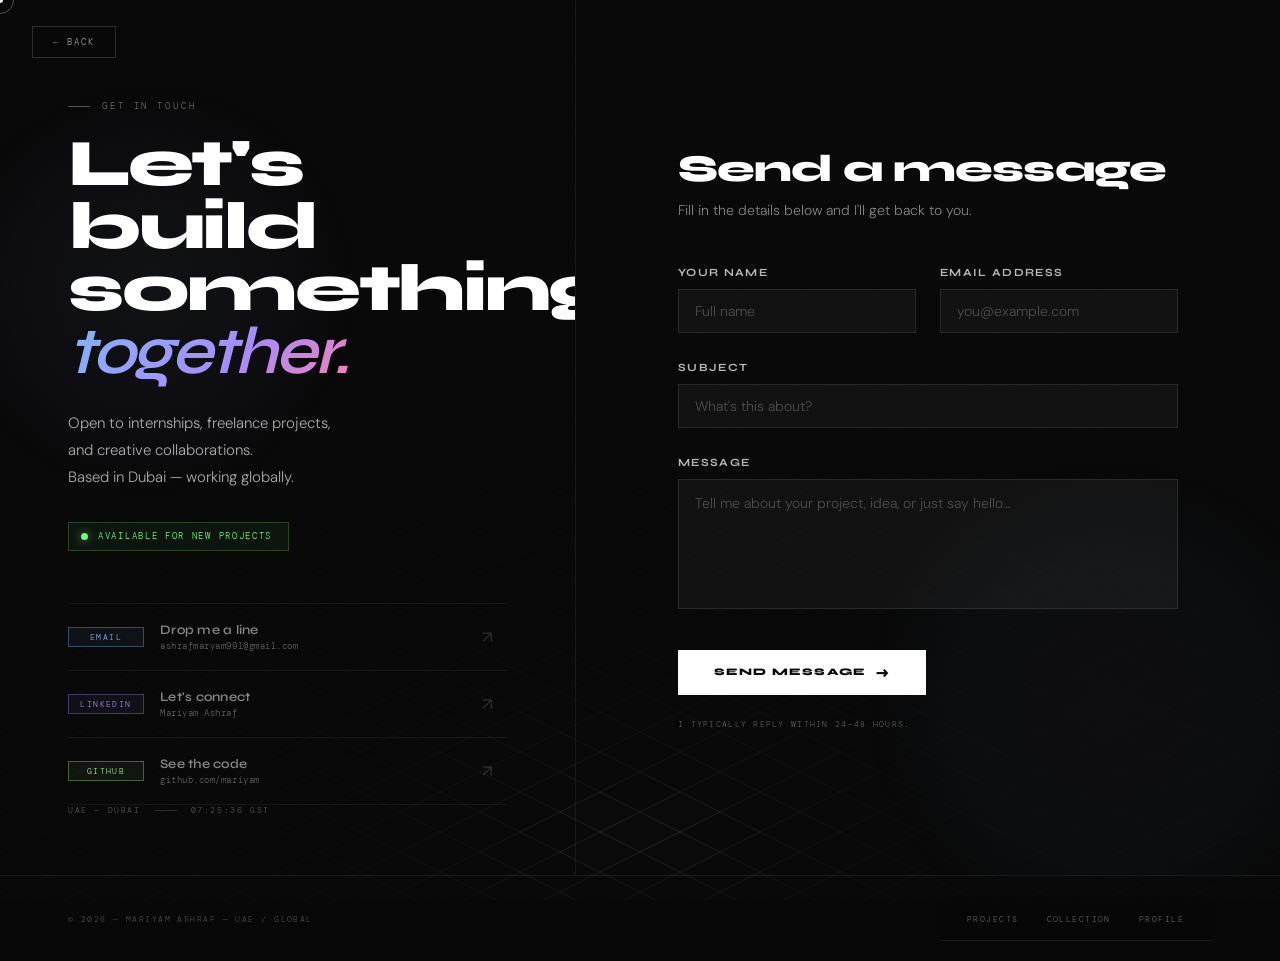
==== commit 0dedf25f: "Fix HTML structure and update links" ====
--- a/connect.html
+++ b/connect.html
@@ -56,7 +56,7 @@
           <span class="c-link-arrow">↗</span>
         </a>
 
-        <a href="https://linkedin.com/in/" target="_blank" class="c-link c-link--linkedin">
+        <a href="https://www.linkedin.com/in/mariyam-ashraf-87a312268/" target="_blank" class="c-link c-link--linkedin">
           <div class="c-link-tag">LinkedIn</div>
           <div class="c-link-info">
             <span class="c-link-title">Let's connect</span>
@@ -65,7 +65,7 @@
           <span class="c-link-arrow">↗</span>
         </a>
 
-        <a href="https://github.com/" target="_blank" class="c-link c-link--github">
+        <a href="https://github.com/Mariyam838" target="_blank" class="c-link c-link--github">
           <div class="c-link-tag">GitHub</div>
           <div class="c-link-info">
             <span class="c-link-title">See the code</span>
@@ -162,4 +162,4 @@
 </div>
 <script src="connect.js"></script>
 </body>
-</html>+</html>
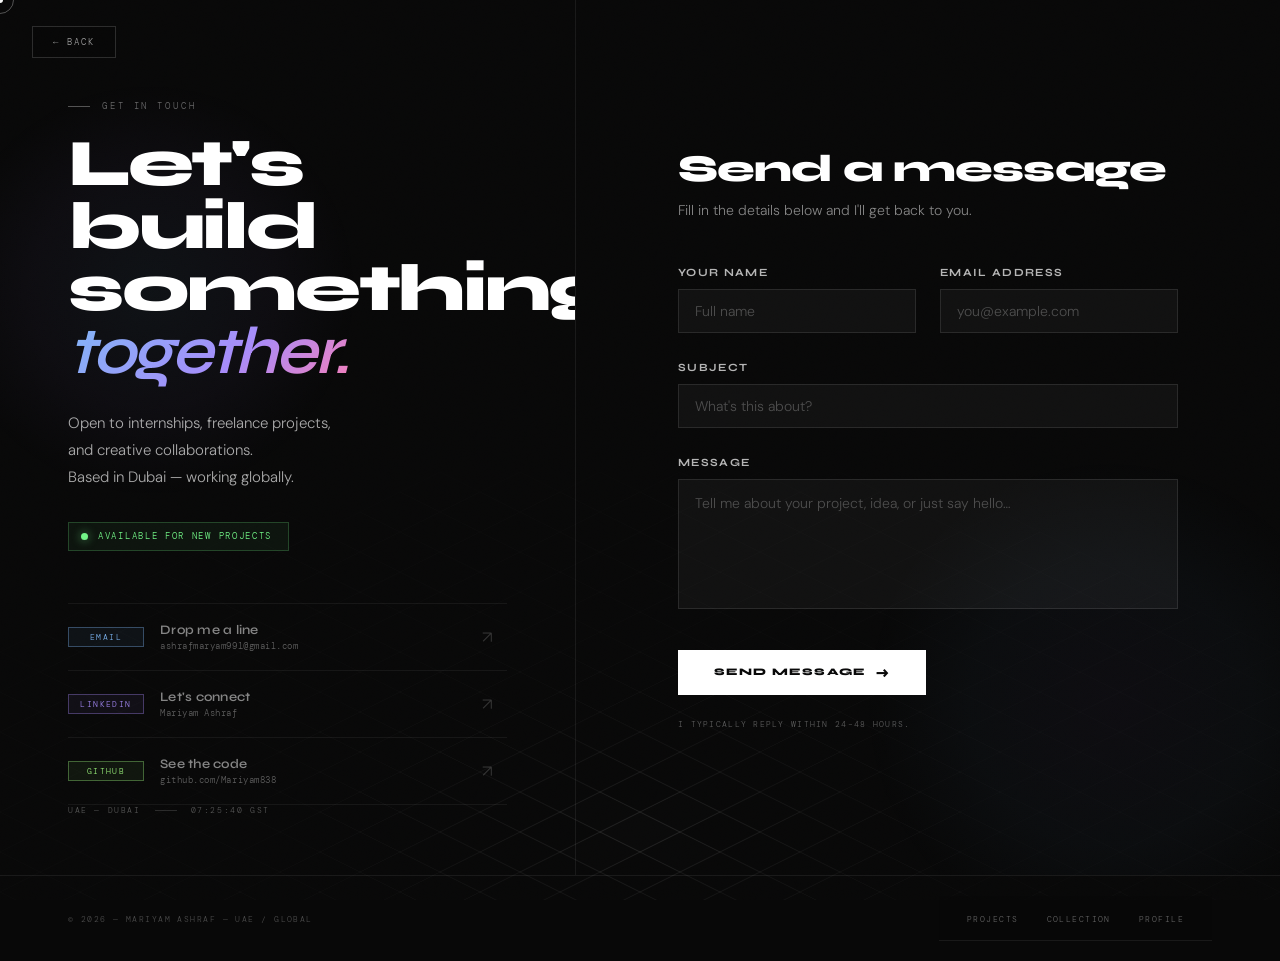
==== commit 99b3cfd7: "Update connect.html" ====
--- a/connect.html
+++ b/connect.html
@@ -69,7 +69,7 @@
           <div class="c-link-tag">GitHub</div>
           <div class="c-link-info">
             <span class="c-link-title">See the code</span>
-            <span class="c-link-val">github.com/mariyam</span>
+            <span class="c-link-val">github.com/Mariyam838</span>
           </div>
           <span class="c-link-arrow">↗</span>
         </a>
